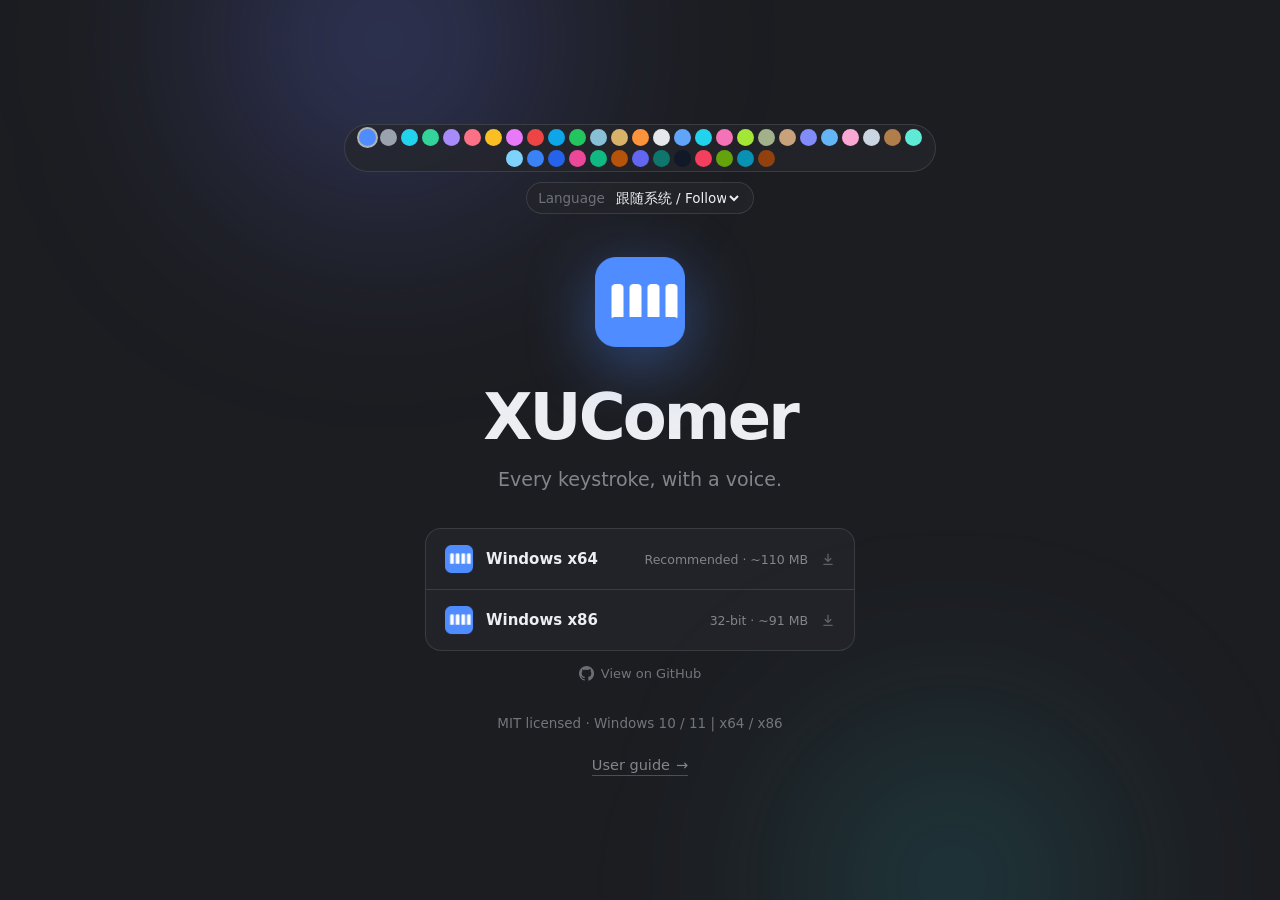
==== docs/index.html @ 869def50 "网页目录 web/ 改名为 docs/（GitHub Pages 只支持 / 与 /docs）" ====
<!DOCTYPE html>
<html lang="zh-CN" data-theme="dark">
<head>
<meta charset="UTF-8">
<meta name="viewport" content="width=device-width, initial-scale=1">
<title>XUComer</title>
<meta name="description" content="XUComer —— 开源的键盘 / 鼠标按键音效模拟器。MIT 许可，免费，无需联网。">
<meta name="theme-color" content="#0b0d13">
<link rel="icon" href="assets/img/favicon.ico" sizes="any">
<link rel="apple-touch-icon" href="assets/img/icon.png">
<link rel="stylesheet" href="assets/css/style.css">
</head>
<body>

<main class="stage">
  <div class="home-pick">
    <div class="pill-group" id="themePicker" role="group" aria-label="同步主题"></div>
    <label class="pick">
      <span class="pick-label">语言</span>
      <select id="langPicker" aria-label="界面语言"></select>
    </label>
  </div>

  <img class="logo" src="assets/img/icon.png" alt="XUComer" width="96" height="96">

  <h1>XUComer</h1>
  <p class="tag">让每一次敲击都有回响。</p>

  <div class="acts">
    <div class="dl-list" id="dlList" role="list" aria-label="下载">
      <a class="dl-row" role="listitem" href="https://github.com/xazBili/XUComer/releases/latest/download/XUComer-win-x64.zip">
        <img class="dl-row-ico" src="assets/img/icon.png" alt="" width="30" height="30">
        <span class="dl-row-name">Windows x64</span>
        <span class="dl-row-size" data-i18n="x64Size">推荐 · 约 110 MB</span>
        <svg class="dl-row-go" viewBox="0 0 24 24" aria-hidden="true"><path d="M11 4h2v9.2l3.1-3.1 1.4 1.4L12 17 6.5 11.5l1.4-1.4L11 13.2V4Zm-6 15h14v2H5v-2Z"/></svg>
      </a>
      <a class="dl-row" role="listitem" href="https://github.com/xazBili/XUComer/releases/latest/download/XUComer-win-x86.zip">
        <img class="dl-row-ico" src="assets/img/icon.png" alt="" width="30" height="30">
        <span class="dl-row-name">Windows x86</span>
        <span class="dl-row-size" data-i18n="x86Size">32 位 · 约 91 MB</span>
        <svg class="dl-row-go" viewBox="0 0 24 24" aria-hidden="true"><path d="M11 4h2v9.2l3.1-3.1 1.4 1.4L12 17 6.5 11.5l1.4-1.4L11 13.2V4Zm-6 15h14v2H5v-2Z"/></svg>
      </a>
    </div>

    <a class="dl-src" id="ghBtn" href="https://github.com/xazBili/XUComer" target="_blank" rel="noopener">
      <span class="gh-ico" aria-hidden="true">
        <svg viewBox="0 0 16 16" fill="currentColor"><path d="M8 0a8 8 0 0 0-2.53 15.59c.4.07.55-.17.55-.38v-1.35c-2.23.48-2.7-1.07-2.7-1.07-.36-.93-.89-1.17-.89-1.17-.73-.5.05-.49.05-.49.8.06 1.23.83 1.23.83.71 1.22 1.87.87 2.33.67.07-.52.28-.87.5-1.07-1.78-.2-3.64-.89-3.64-3.95 0-.87.31-1.59.82-2.15-.08-.2-.36-1.02.08-2.12 0 0 .67-.21 2.2.82a7.5 7.5 0 0 1 4 0c1.53-1.03 2.2-.82 2.2-.82.44 1.1.16 1.92.08 2.12.51.56.82 1.28.82 2.15 0 3.07-1.87 3.75-3.65 3.95.29.25.54.73.54 1.48v2.2c0 .21.14.46.55.38A8 8 0 0 0 8 0Z"/></svg>
      </span>
      <span id="ghLabel">在 GitHub 上查看</span>
    </a>
  </div>

  <p class="meta">MIT 许可 · Windows 10 / 11 | x64 / x86</p>

  <a class="guide-link" href="guide.html">
    使用方法
    <span aria-hidden="true">→</span>
  </a>
</main>

<script src="assets/js/main.js"></script>
</body>
</html>
---- docs/assets/css/style.css ----
:root {
  --bg: #0b0d13;
  --fg: #eef1f8;
  --fg-dim: #8a93a8;
  --line: rgba(255, 255, 255, .1);
  --line-strong: rgba(255, 255, 255, .18);
  --card: rgba(255, 255, 255, .045);
  --card-hover: rgba(255, 255, 255, .085);
  --accent: #6b7cff;
  --accent-2: #33d6e0;
  --ease: cubic-bezier(.22, .8, .28, 1);
}

/* 由软件主题驱动的配色（JS 写入 --panel/--card/--accent/--text） */
html[data-theme] {
  --bg: var(--panel);
}
html[data-theme] body { color: var(--text); }
html[data-theme="light"] {
  --bg: #f5f6fa;
  --fg: #12151f;
  --fg-dim: #5c6377;
  --line: rgba(17, 20, 30, .1);
  --line-strong: rgba(17, 20, 30, .2);
  --card: rgba(255, 255, 255, .8);
  --card-hover: #fff;
  --accent: #4d5cf0;
  --accent-2: #12a8bd;
}

/* 浅色主题下的通用覆盖 */
html[data-light="1"] {
  --fg: #12151f;
  --fg-dim: #5c6377;
  --line: rgba(17, 20, 30, .11);
  --line-strong: rgba(17, 20, 30, .22);
  --card-hover: #fff;
}
html[data-light="1"] .dl-row { color: var(--fg); }
html[data-light="1"] .dl-list { background: color-mix(in srgb, var(--panel) 92%, #fff); }
html[data-light="1"] .doc-top { background: color-mix(in srgb, var(--panel) 88%, #fff); }
html[data-light="1"] .note.warn { border-left-color: #d97706; }

* { box-sizing: border-box; }

body {
  margin: 0;
  min-height: 100vh;
  display: grid;
  place-items: center;
  background: var(--bg);
  color: var(--fg);
  font-family: "Segoe UI", "PingFang SC", "Microsoft YaHei", system-ui, -apple-system, sans-serif;
  -webkit-font-smoothing: antialiased;
  transition: background .3s var(--ease), color .3s var(--ease);
  overflow-x: hidden;
}

/* 背景光晕 */
body::before,
body::after {
  content: "";
  position: fixed;
  z-index: -1;
  border-radius: 50%;
  filter: blur(110px);
  pointer-events: none;
}
body::before {
  width: 460px; height: 460px;
  top: -190px; left: 12%;
  background: radial-gradient(circle, rgba(107, 124, 255, .5), transparent 65%);
}
body::after {
  width: 400px; height: 400px;
  bottom: -180px; right: 10%;
  background: radial-gradient(circle, rgba(51, 214, 224, .34), transparent 65%);
}
html[data-theme="light"] body::before,
html[data-theme="light"] body::after { opacity: .5; }

.stage {
  width: 100%;
  max-width: 640px;
  padding: 48px 24px;
  text-align: center;
}

.home-pick {
  display: flex;
  justify-content: center;
  align-items: center;
  flex-wrap: wrap;
  gap: 10px;
  margin-bottom: 40px;
}
.home-pick .pill-group { max-width: 100%; flex-wrap: wrap; justify-content: center; }

/* 图标：直接用 exe 自带图标 */
.logo {
  width: 96px;
  height: 96px;
  margin-bottom: 26px;
  border-radius: 22px;
  filter: drop-shadow(0 16px 34px color-mix(in srgb, var(--accent) 45%, transparent));
}

h1 {
  margin: 0;
  font-size: clamp(42px, 8vw, 64px);
  font-weight: 800;
  letter-spacing: -.045em;
}

.tag {
  margin: 14px 0 0;
  font-size: clamp(16px, 2.4vw, 19px);
  color: var(--fg-dim);
}

/* 按钮 */
.acts {
  display: flex;
  flex-direction: column;
  align-items: center;
  margin: 38px 0 0;
}

.gh-ico {
  display: inline-flex;
  width: 15px;
  height: 15px;
  flex: none;
  opacity: .92;
}
.gh-ico svg { width: 100%; height: 100%; }

/* 下载列表 */
.dl-list {
  width: min(430px, 100%);
  border: 1px solid var(--line);
  border-radius: 16px;
  overflow: hidden;
  background: var(--card);
}

.dl-row {
  display: flex;
  align-items: center;
  gap: 12px;
  padding: 15px 18px;
  color: var(--fg);
  text-decoration: none;
  transition: background .16s;
}
.dl-row + .dl-row { border-top: 1px solid var(--line); }
.dl-row:hover { background: var(--card-hover); }

.dl-row-ico {
  width: 30px;
  height: 30px;
  flex: none;
  border-radius: 7px;
}

.dl-row-name {
  font-size: 15px;
  font-weight: 600;
}

.dl-row-size {
  margin-left: auto;
  font-size: 12.5px;
  color: var(--fg-dim);
  text-align: right;
}

.dl-row-go {
  width: 16px;
  height: 16px;
  flex: none;
  fill: currentColor;
  opacity: .3;
  transition: opacity .16s, transform .16s var(--ease);
}
.dl-row:hover .dl-row-go {
  opacity: 1;
  transform: translateY(2px);
}

.dl-src {
  display: inline-flex;
  align-items: center;
  gap: 7px;
  margin-top: 15px;
  font-size: 13px;
  color: var(--fg-dim);
  text-decoration: none;
  opacity: .85;
  transition: color .16s, opacity .16s;
}
.dl-src:hover { color: var(--fg); opacity: 1; }

.meta {
  margin: 34px 0 0;
  font-size: 13.5px;
  color: var(--fg-dim);
  opacity: .85;
}

.guide-link {
  display: inline-flex;
  align-items: center;
  gap: 6px;
  margin-top: 26px;
  color: var(--fg-dim);
  font-size: 14.5px;
  text-decoration: none;
  border-bottom: 1px solid var(--line-strong);
  padding-bottom: 2px;
  transition: color .2s, border-color .2s, gap .2s var(--ease);
}
.guide-link:hover {
  color: var(--fg);
  border-color: var(--accent-2);
  gap: 10px;
}

@media (max-width: 520px) {
  .acts { width: 100%; }
  .dl-list { width: 100%; }
  .dl-row { padding: 14px 15px; gap: 10px; }
  .dl-row-size { font-size: 12px; }
  .meta { font-size: 13px; }
}

/* ===================== 使用指南页 ===================== */

.doc-body { display: block; }

.doc-top {
  position: sticky;
  top: 0;
  z-index: 20;
  display: flex;
  align-items: center;
  gap: 12px;
  height: 58px;
  padding: 0 22px;
  border-bottom: 1px solid var(--line);
  background: color-mix(in srgb, var(--bg) 82%, transparent);
  backdrop-filter: blur(14px);
}
.doc-brand {
  display: inline-flex;
  align-items: center;
  gap: 9px;
  color: var(--fg);
  text-decoration: none;
  font-size: 16px;
}
.brand-img {
  width: 26px;
  height: 26px;
  display: block;
  border-radius: 6px;
}
.doc-ver {
  font-size: 12px;
  color: var(--fg-dim);
  border: 1px solid var(--line);
  border-radius: 999px;
  padding: 1px 8px;
}
.doc-spacer { flex: 1; }
.doc-back {
  display: inline-flex;
  align-items: center;
  gap: 6px;
  color: var(--fg-dim);
  text-decoration: none;
  font-size: 14px;
  padding-right: 14px;
  border-right: 1px solid var(--line);
  transition: color .2s;
}
.doc-back:hover { color: var(--accent-2); }

/* 顶部选择器 */
.pill-group {
  display: flex;
  align-items: center;
  gap: 4px;
  padding: 4px;
  border: 1px solid var(--line);
  border-radius: 999px;
  background: var(--card);
}
.pill {
  width: 17px;
  height: 17px;
  padding: 0;
  border: 0;
  border-radius: 50%;
  cursor: pointer;
  position: relative;
  transition: transform .18s var(--ease);
}
.pill:hover { transform: scale(1.22); }
.pill.on { box-shadow: 0 0 0 2px color-mix(in srgb, var(--fg) 70%, transparent); }

.pick {
  display: inline-flex;
  align-items: center;
  gap: 7px;
  padding: 6px 11px;
  border: 1px solid var(--line);
  border-radius: 999px;
  background: var(--card);
  font-size: 13.5px;
  color: var(--fg-dim);
}
.pick-label { opacity: .8; }
.pick select {
  border: 0;
  background: transparent;
  color: var(--fg);
  font: inherit;
  font-size: 13.5px;
  cursor: pointer;
  outline: none;
  max-width: 130px;
}
.pick select option { background: var(--panel); color: var(--fg); }

.doc {
  display: grid;
  grid-template-columns: 232px minmax(0, 1fr);
  gap: 48px;
  max-width: 1080px;
  margin: 0 auto;
  padding: 40px 24px 90px;
}

.doc-side { position: relative; }
.doc-nav {
  position: sticky;
  top: 90px;
  border-right: 1px solid var(--line);
  padding-right: 22px;
}
.doc-nav h4 {
  margin: 22px 0 8px;
  font-size: 12px;
  font-weight: 700;
  letter-spacing: .1em;
  text-transform: uppercase;
  color: var(--fg-dim);
}
.doc-nav h4:first-child { margin-top: 0; }
.doc-nav a {
  display: block;
  padding: 6px 0;
  color: var(--fg-dim);
  text-decoration: none;
  font-size: 14.5px;
  transition: color .18s;
}
.doc-nav a:hover,
.doc-nav a.active { color: var(--accent-2); }

.doc-main { min-width: 0; }
.doc-main h1 {
  font-size: clamp(30px, 4vw, 40px);
  font-weight: 800;
  letter-spacing: -.035em;
  margin: 0 0 18px;
}
.doc-lede {
  color: var(--fg-dim);
  font-size: 17px;
  padding-bottom: 28px;
  border-bottom: 1px solid var(--line);
  margin-bottom: 34px;
}
.doc-main h2 {
  font-size: 25px;
  font-weight: 700;
  letter-spacing: -.025em;
  margin: 46px 0 14px;
  padding-top: 6px;
  scroll-margin-top: 80px;
}
.doc-main h3 {
  font-size: 18px;
  font-weight: 650;
  margin: 30px 0 8px;
}
.doc-main p {
  color: var(--fg-dim);
  margin: 0 0 14px;
  font-size: 16px;
}
.doc-main ul,
.doc-main ol {
  margin: 0 0 16px;
  padding-left: 22px;
  color: var(--fg-dim);
  font-size: 16px;
}
.doc-main li { margin-bottom: 7px; }
.doc-main li::marker { color: var(--accent-2); }
.doc-main b { color: var(--fg); font-weight: 650; }
.doc-main a { color: var(--accent-2); text-decoration: underline; text-underline-offset: 3px; }
.doc-main code {
  font-family: "Cascadia Mono", Consolas, Menlo, monospace;
  font-size: .9em;
  padding: .1em .42em;
  border-radius: 6px;
  background: var(--card);
  border: 1px solid var(--line);
  color: var(--fg);
}
.doc-main hr {
  margin: 44px 0 26px;
  border: 0;
  border-top: 1px solid var(--line);
}
.langs { line-height: 2; }

.note {
  border: 1px solid var(--line);
  border-left: 3px solid var(--accent-2);
  border-radius: 10px;
  background: var(--card);
  padding: 13px 16px;
  margin: 0 0 16px;
  color: var(--fg-dim);
  font-size: 15px;
}
.note.warn { border-left-color: #f0a94c; }
.note b { display: block; margin-bottom: 4px; }

.doc-end { color: var(--fg-dim); }

/* ---- 在线演示 ---- */
.demo {
  display: grid;
  grid-template-columns: 1.3fr .7fr;
  gap: 16px;
  align-items: start;
  margin: 22px 0;
}
.demo-stage,
.demo-panel {
  border: 1px solid var(--line);
  border-radius: 16px;
  background: var(--card);
  padding: 18px;
}
.pad {
  width: 100%;
  min-height: 132px;
  resize: vertical;
  border-radius: 12px;
  border: 1px solid var(--line);
  background: var(--input, rgba(255, 255, 255, .04));
  color: var(--fg);
  font: inherit;
  font-size: 16px;
  padding: 14px;
  outline: none;
  transition: border-color .2s;
}
.pad:focus { border-color: color-mix(in srgb, var(--accent) 60%, transparent); }

.demo-keys {
  display: flex;
  flex-wrap: wrap;
  gap: 6px;
  margin-top: 14px;
  min-height: 34px;
}
.dcap {
  min-width: 34px;
  padding: 6px 9px;
  border-radius: 9px;
  border: 1px solid var(--line);
  border-bottom-width: 3px;
  background: var(--card-hover);
  color: var(--fg-dim);
  font-size: 12.5px;
  font-weight: 600;
  text-align: center;
  animation: dcap .2s var(--ease);
}
@keyframes dcap {
  from { transform: translateY(3px); opacity: .4; }
  to { transform: none; opacity: 1; }
}

.demo-readout {
  display: grid;
  grid-template-columns: repeat(3, 1fr);
  gap: 8px;
  margin-top: 16px;
  padding-top: 14px;
  border-top: 1px dashed var(--line);
  text-align: center;
}
.demo-readout b { display: block; font-size: 21px; font-weight: 800; letter-spacing: -.02em; }
.demo-readout span { color: var(--fg-dim); font-size: 12.5px; }

.drow {
  display: grid;
  gap: 7px;
  margin-bottom: 15px;
  font-size: 14px;
  color: var(--fg-dim);
}
.drow span { display: flex; justify-content: space-between; }
.drow em { font-style: normal; color: var(--fg); }
.drow select {
  padding: 8px 10px;
  border-radius: 10px;
  border: 1px solid var(--line);
  background: var(--input, rgba(255, 255, 255, .04));
  color: var(--fg);
  font: inherit;
  font-size: 14px;
  cursor: pointer;
  outline: none;
}
.drow-sw { grid-template-columns: 1fr auto; align-items: center; }
.drow-sw input { width: 18px; height: 18px; accent-color: var(--accent); }
.drow input[type="range"] { accent-color: var(--accent); width: 100%; }

.pad-mouse {
  border: 1px dashed var(--line-strong);
  border-radius: 12px;
  padding: 17px;
  text-align: center;
  color: var(--fg-dim);
  font-size: 13.5px;
  cursor: pointer;
  user-select: none;
  transition: background .2s, color .2s;
}
.pad-mouse:hover { background: var(--card-hover); color: var(--fg); }
.pad-mouse.hit { background: color-mix(in srgb, var(--accent) 22%, transparent); }

@media (max-width: 860px) {
  .doc { grid-template-columns: 1fr; gap: 0; padding-top: 24px; }
  .doc-nav {
    position: static;
    border-right: 0;
    border-bottom: 1px solid var(--line);
    padding: 0 0 20px;
    margin-bottom: 26px;
    display: flex;
    flex-wrap: wrap;
    gap: 6px 14px;
    align-items: baseline;
  }
  .doc-nav h4 {
    width: 100%;
    margin: 12px 0 2px;
  }
  .doc-nav h4:first-child { margin-top: 0; }
  .demo { grid-template-columns: 1fr; }
  .pick-label { display: none; }
  .pill-group { flex: 1; overflow-x: auto; }
}
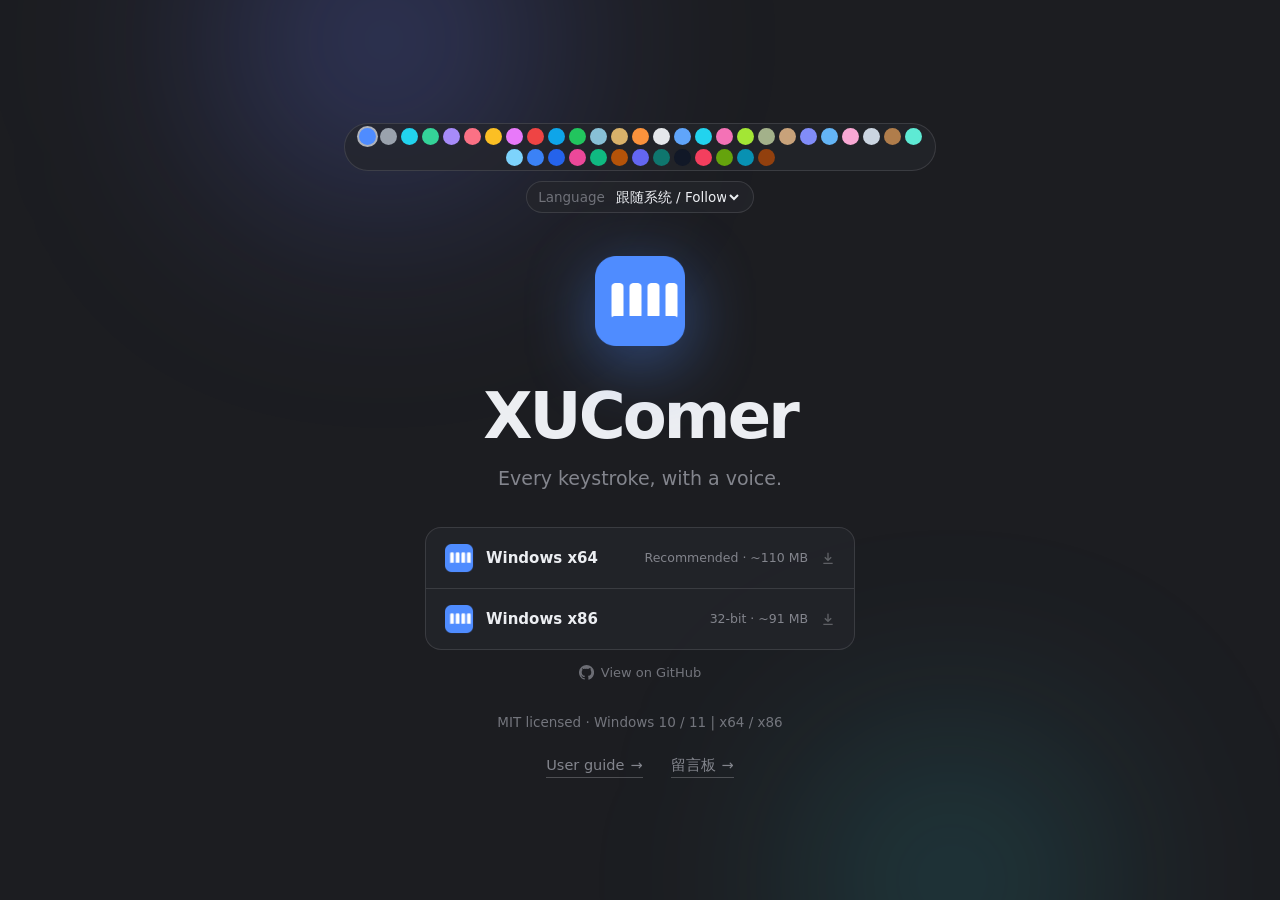
==== commit c51765a1: "新增留言板页面（utterances + GitHub Issues 存储）" ====
--- a/docs/index.html
+++ b/docs/index.html
@@ -52,10 +52,17 @@
 
   <p class="meta">MIT 许可 · Windows 10 / 11 | x64 / x86</p>
 
-  <a class="guide-link" href="guide.html">
-    使用方法
-    <span aria-hidden="true">→</span>
-  </a>
+  <div class="home-links">
+    <a class="guide-link" href="guide.html">
+      使用方法
+      <span aria-hidden="true">→</span>
+    </a>
+
+    <a class="guide-link" href="comments.html">
+      <span data-i18n="comments">留言板</span>
+      <span aria-hidden="true">→</span>
+    </a>
+  </div>
 </main>
 
 <script src="assets/js/main.js"></script>
--- a/docs/assets/css/style.css
+++ b/docs/assets/css/style.css
@@ -206,6 +206,13 @@
   font-size: 13.5px;
   color: var(--fg-dim);
   opacity: .85;
+}
+
+.home-links {
+  display: flex;
+  flex-wrap: wrap;
+  justify-content: center;
+  gap: 14px 28px;
 }
 
 .guide-link {
@@ -571,3 +578,45 @@
   .pick-label { display: none; }
   .pill-group { flex: 1; overflow-x: auto; }
 }
+
+/* ===================== 留言板 ===================== */
+
+.comment-page {
+  max-width: 760px;
+  margin: 0 auto;
+  padding: 44px 22px 90px;
+}
+.comment-page h1 { margin: 0 0 14px; }
+
+.comment-box {
+  margin-top: 32px;
+}
+
+.comment-box .utterances {
+  max-width: none;
+}
+
+.comment-box iframe {
+  width: 100%;
+  border: 0;
+}
+
+.comment-note {
+  margin: 18px 0 0;
+  font-size: 13px;
+  line-height: 1.7;
+  color: var(--fg-dim);
+  opacity: .8;
+}
+
+.comment-warn {
+  margin-top: 18px;
+  padding: 14px 16px;
+  border-left: 3px solid #d97706;
+  border-radius: 0 10px 10px 0;
+  background: color-mix(in srgb, var(--card) 92%, transparent);
+  font-size: 13.5px;
+  line-height: 1.7;
+  color: var(--fg-dim);
+}
+.comment-warn a { color: var(--accent); }
